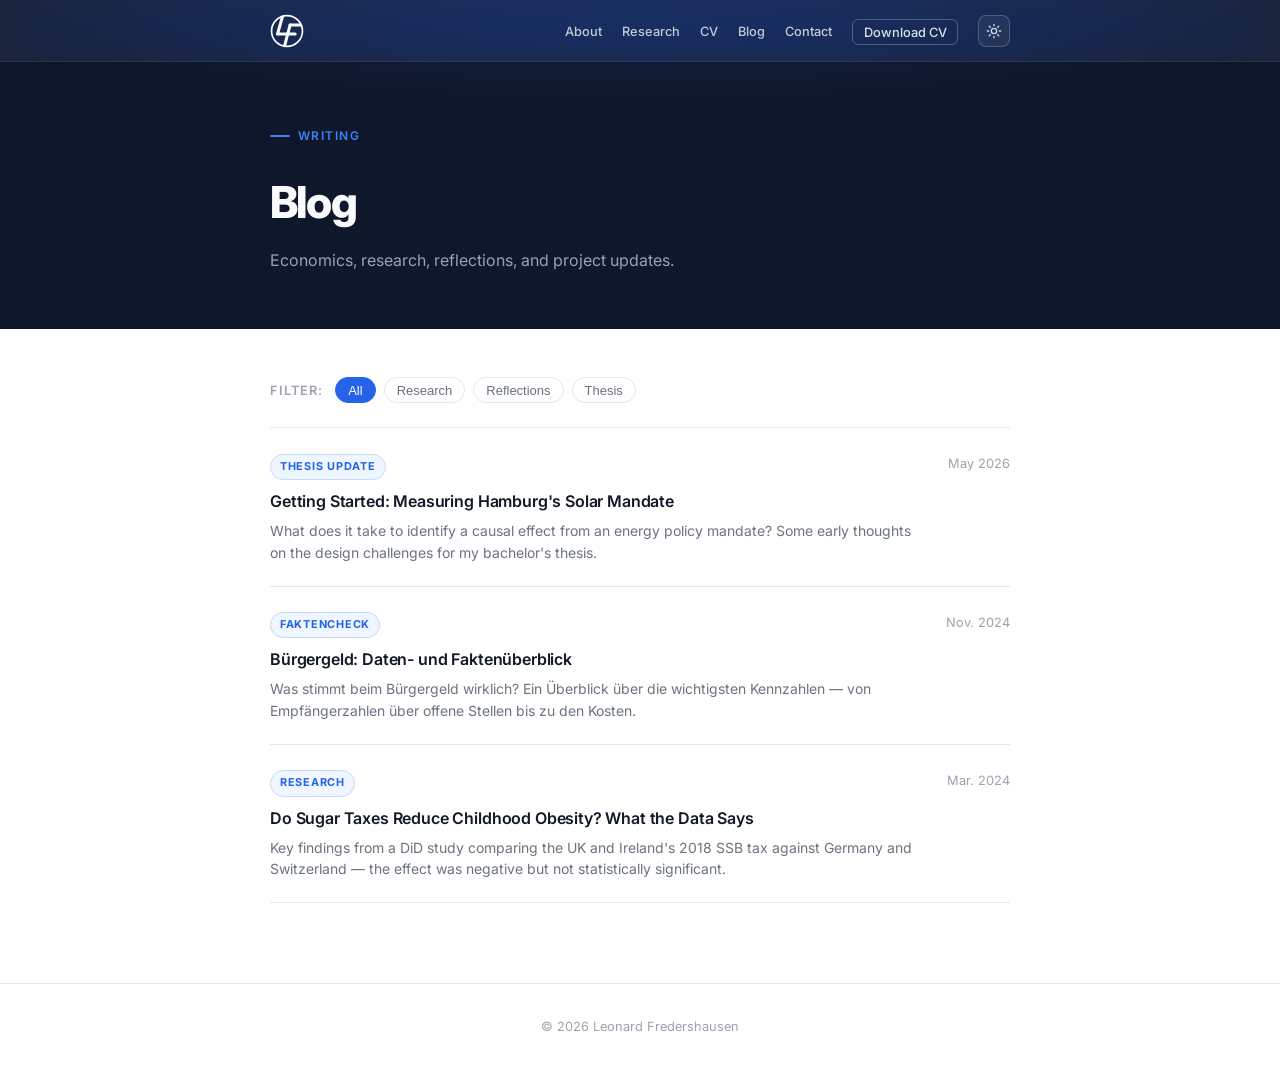
==== blog/index.html @ a5715247 "Sort blog posts newest first" ====
<!DOCTYPE html>
<html lang="en">
<head>
  <meta charset="UTF-8" />
  <meta name="viewport" content="width=device-width, initial-scale=1.0" />
  <title>Blog — Leonard Fredershausen</title>
  <meta name="description" content="Writing on economics, research, and ideas by Leonard Fredershausen." />
  <meta property="og:type" content="website" />
  <meta property="og:title" content="Blog — Leonard Fredershausen" />
  <meta property="og:description" content="Writing on economics, research, and ideas by Leonard Fredershausen." />
  <meta property="og:url" content="https://leonardfredershausen.github.io/blog/" />
  <meta name="twitter:card" content="summary" />
  <meta name="twitter:title" content="Blog — Leonard Fredershausen" />
  <meta name="twitter:description" content="Writing on economics, research, and ideas by Leonard Fredershausen." />
  <link rel="icon" type="image/svg+xml" href="../favicon.svg" />
  <link rel="preconnect" href="https://fonts.googleapis.com" />
  <link rel="preconnect" href="https://fonts.gstatic.com" crossorigin />
  <link href="https://fonts.googleapis.com/css2?family=Inter:ital,opsz,wght@0,14..32,400;0,14..32,500;0,14..32,600;0,14..32,700;0,14..32,800&display=swap" rel="stylesheet" />
  <link rel="stylesheet" href="../style.css" />
</head>
<body>

<nav>
  <div class="nav-inner">
    <a class="logo" href="../index.html"><svg width="34" height="34" viewBox="0 0 200 200" xmlns="http://www.w3.org/2000/svg" aria-hidden="true"><defs><clipPath id="nc"><circle cx="100" cy="100" r="95"/></clipPath></defs><circle cx="100" cy="100" r="91" fill="none" stroke="currentColor" stroke-width="10"/><g clip-path="url(#nc)" fill="none" stroke="currentColor" stroke-width="18" stroke-linecap="round" stroke-linejoin="round"><polyline points="74,13 44,118 104,118"/><line x1="118" y1="65" x2="85" y2="190"/><line x1="118" y1="65" x2="184" y2="65"/><line x1="104" y1="118" x2="148" y2="118"/></g></svg></a>
    <ul>
      <li><a href="../index.html#about">About</a></li>
      <li><a href="../index.html#research">Research</a></li>
      
      <li><a href="../index.html#cv">CV</a></li>
      <li><a href="../blog/index.html">Blog</a></li>
      <li><a href="../index.html#contact">Contact</a></li>
      <li><a class="nav-cv-btn" href="../Leonard_Fredershausen_CV.pdf" download>Download CV</a></li>
      <li><button class="theme-toggle" id="themeToggle" aria-label="Toggle dark mode">
        <svg class="icon-sun" xmlns="http://www.w3.org/2000/svg" width="16" height="16" viewBox="0 0 24 24" fill="none" stroke="currentColor" stroke-width="2" stroke-linecap="round" stroke-linejoin="round"><circle cx="12" cy="12" r="4"/><path d="M12 2v2M12 20v2M4.93 4.93l1.41 1.41M17.66 17.66l1.41 1.41M2 12h2M20 12h2M4.93 19.07l1.41-1.41M17.66 6.34l1.41-1.41"/></svg>
        <svg class="icon-moon" xmlns="http://www.w3.org/2000/svg" width="16" height="16" viewBox="0 0 24 24" fill="none" stroke="currentColor" stroke-width="2" stroke-linecap="round" stroke-linejoin="round"><path d="M21 12.79A9 9 0 1 1 11.21 3 7 7 0 0 0 21 12.79z"/></svg>
      </button></li>
    </ul>
  </div>
</nav>

<!-- Blog header — reuses hero styles but lighter -->
<div class="blog-header">
  <div class="section-inner">
    <p class="hero-eyebrow">Writing</p>
    <h1 class="blog-header-title">Blog</h1>
    <p class="blog-header-sub">Economics, research, reflections, and project updates.</p>
  </div>
</div>

<section class="light" style="padding-top:3rem;">
  <div class="section-inner">

    <div class="blog-tag-filter">
      <span class="filter-label">Filter:</span>
      <button class="filter-btn active" data-tag="all">All</button>
      <button class="filter-btn" data-tag="research">Research</button>
      <button class="filter-btn" data-tag="reflections">Reflections</button>
      <button class="filter-btn" data-tag="thesis">Thesis</button>
    </div>

    <div class="blog-list" id="post-list">

      <a class="blog-item" href="posts/hamburg-solar-mandate.html" data-tags="research thesis">
        <div class="blog-item-main">
          <div class="blog-tag-chip">Thesis Update</div>
          <div class="blog-title">Getting Started: Measuring Hamburg's Solar Mandate</div>
          <div class="blog-excerpt">What does it take to identify a causal effect from an energy policy mandate? Some early thoughts on the design challenges for my bachelor's thesis.</div>
        </div>
        <div class="blog-meta">
          <span class="blog-date">May 2026</span>
          <span class="blog-arrow">→</span>
        </div>
      </a>

      <a class="blog-item" href="posts/buergergeld-faktencheck.html" data-tags="research reflections">
        <div class="blog-item-main">
          <div class="blog-tag-chip">Faktencheck</div>
          <div class="blog-title">Bürgergeld: Daten- und Faktenüberblick</div>
          <div class="blog-excerpt">Was stimmt beim Bürgergeld wirklich? Ein Überblick über die wichtigsten Kennzahlen — von Empfängerzahlen über offene Stellen bis zu den Kosten.</div>
        </div>
        <div class="blog-meta">
          <span class="blog-date">Nov. 2024</span>
          <span class="blog-arrow">→</span>
        </div>
      </a>

      <a class="blog-item" href="posts/ssb-tax-obesity-findings.html" data-tags="research">
        <div class="blog-item-main">
          <div class="blog-tag-chip">Research</div>
          <div class="blog-title">Do Sugar Taxes Reduce Childhood Obesity? What the Data Says</div>
          <div class="blog-excerpt">Key findings from a DiD study comparing the UK and Ireland's 2018 SSB tax against Germany and Switzerland — the effect was negative but not statistically significant.</div>
        </div>
        <div class="blog-meta">
          <span class="blog-date">Mar. 2024</span>
          <span class="blog-arrow">→</span>
        </div>
      </a>

    </div>
  </div>
</section>

<button class="scroll-top" id="scrollTop" aria-label="Scroll to top">
  <svg xmlns="http://www.w3.org/2000/svg" width="18" height="18" viewBox="0 0 24 24" fill="none" stroke="currentColor" stroke-width="2.5" stroke-linecap="round" stroke-linejoin="round"><path d="M18 15l-6-6-6 6"/></svg>
</button>

<footer>
  <p>© 2026 Leonard Fredershausen</p>
</footer>

<script>
  const nav = document.querySelector('nav');
  function updateNav() {
    nav.classList.toggle('scrolled', window.scrollY > 10);
  }
  window.addEventListener('scroll', updateNav, { passive: true });
  updateNav();

  const themeToggle = document.getElementById('themeToggle');
  function applyTheme(dark) {
    document.documentElement.setAttribute('data-theme', dark ? 'dark' : '');
  }
  applyTheme(localStorage.getItem('theme') === 'dark');
  themeToggle.addEventListener('click', () => {
    const next = document.documentElement.getAttribute('data-theme') !== 'dark';
    applyTheme(next);
    localStorage.setItem('theme', next ? 'dark' : 'light');
  });

  // Scroll to top button
  const scrollTopBtn = document.getElementById('scrollTop');
  window.addEventListener('scroll', () => {
    scrollTopBtn.classList.toggle('visible', window.scrollY > 400);
  }, { passive: true });
  scrollTopBtn.addEventListener('click', () => window.scrollTo({ top: 0, behavior: 'smooth' }));

  // Tag filtering
  const btns = document.querySelectorAll('.filter-btn');
  const posts = document.querySelectorAll('.blog-item');
  btns.forEach(btn => {
    btn.addEventListener('click', () => {
      btns.forEach(b => b.classList.remove('active'));
      btn.classList.add('active');
      const tag = btn.dataset.tag;
      posts.forEach(post => {
        const tags = post.dataset.tags || '';
        post.style.display = (tag === 'all' || tags.includes(tag)) ? 'flex' : 'none';
      });
    });
  });
</script>
</body>
</html>
---- style.css ----
*, *::before, *::after { box-sizing: border-box; margin: 0; padding: 0; }

:root {
  --text: #111827;
  --muted: #6b7280;
  --muted-light: #9ca3af;
  --accent: #2563eb;
  --accent-light: #3b82f6;
  --accent-bg: #eff6ff;
  --accent-border: #bfdbfe;
  --border: #e5e7eb;
  --bg: #ffffff;
  --bg-subtle: #f9fafb;
  --hero-bg: #0f172a;
  --hero-text: #f8fafc;
  --hero-muted: #94a3b8;
  --max-w: 740px;
  --nav-h: 62px;
  --shadow-sm: 0 1px 3px rgba(0,0,0,.06), 0 1px 2px rgba(0,0,0,.04);
  --shadow-md: 0 4px 12px rgba(0,0,0,.08), 0 2px 4px rgba(0,0,0,.04);
  --shadow-lg: 0 10px 30px rgba(0,0,0,.10), 0 4px 8px rgba(0,0,0,.06);
  --radius: 12px;
}

/* ── DARK MODE ── */
[data-theme="dark"] {
  --bg: #0f172a;
  --bg-subtle: #1e293b;
  --text: #f1f5f9;
  --muted: #94a3b8;
  --muted-light: #64748b;
  --border: #334155;
  --accent-bg: rgba(37,99,235,0.15);
  --accent-border: #1e40af;
  --shadow-sm: 0 1px 3px rgba(0,0,0,.25), 0 1px 2px rgba(0,0,0,.18);
  --shadow-md: 0 4px 12px rgba(0,0,0,.3), 0 2px 4px rgba(0,0,0,.18);
  --shadow-lg: 0 10px 30px rgba(0,0,0,.35), 0 4px 8px rgba(0,0,0,.22);
}

[data-theme="dark"] nav {
  background: rgba(15, 23, 42, 0.5);
  border-bottom-color: rgba(255,255,255,0.06);
}

[data-theme="dark"] nav.scrolled {
  background: rgba(15, 23, 42, 0.88);
  border-bottom-color: rgba(255,255,255,0.08);
}

[data-theme="dark"] .research-card {
  background: var(--bg-subtle);
}

[data-theme="dark"] .skill-chip {
  background: var(--bg-subtle);
}

[data-theme="dark"] .cv-item:hover {
  background: rgba(255,255,255,0.04);
}

[data-theme="dark"] .post-body {
  color: #cbd5e1;
}

html {
  scroll-behavior: smooth;
  font-size: 16px;
  scroll-padding-top: var(--nav-h);
}

body {
  font-family: 'Inter', -apple-system, BlinkMacSystemFont, 'Segoe UI', sans-serif;
  color: var(--text);
  background: var(--bg);
  line-height: 1.65;
  -webkit-font-smoothing: antialiased;
}

/* ── NAV ── */
nav {
  position: fixed;
  top: 0;
  left: 0;
  right: 0;
  z-index: 100;
  height: var(--nav-h);
  background: rgba(255, 255, 255, 0.06);
  backdrop-filter: saturate(180%) blur(24px);
  -webkit-backdrop-filter: saturate(180%) blur(24px);
  border-bottom: 1px solid rgba(255, 255, 255, 0.07);
  display: flex;
  align-items: center;
  padding: 0 3rem;
  transition: background 0.3s, border-color 0.3s;
}

nav.scrolled {
  background: rgba(255, 255, 255, 0.72);
  border-bottom-color: rgba(0, 0, 0, 0.08);
}

nav .nav-inner {
  max-width: var(--max-w);
  margin: 0 auto;
  width: 100%;
  display: flex;
  align-items: center;
  justify-content: space-between;
  gap: 2rem;
}

nav .logo {
  display: flex;
  align-items: center;
  color: #f8fafc;
  text-decoration: none;
  transition: color 0.3s;
  flex-shrink: 0;
  line-height: 1;
}

nav ul { list-style: none; display: flex; gap: 1.25rem; align-items: center; flex-wrap: nowrap; }

nav a {
  font-size: 0.8rem;
  color: rgba(255, 255, 255, 0.75);
  text-decoration: none;
  font-weight: 500;
  transition: color 0.3s;
}

nav a:hover { color: #fff; }
nav a.active { color: #fff; }

nav.scrolled .logo { color: var(--text); }
nav.scrolled a { color: var(--muted); }
nav.scrolled a:hover { color: var(--text); }
nav.scrolled a.active { color: var(--text); }

/* ── THEME TOGGLE ── */
.theme-toggle {
  display: inline-flex;
  align-items: center;
  justify-content: center;
  width: 32px;
  height: 32px;
  border-radius: 8px;
  border: 1px solid rgba(255,255,255,0.2);
  background: rgba(255,255,255,0.06);
  color: rgba(255,255,255,0.8);
  cursor: pointer;
  transition: background 0.15s, border-color 0.15s, color 0.15s;
  padding: 0;
}

.theme-toggle:hover {
  background: rgba(255,255,255,0.14);
  border-color: rgba(255,255,255,0.35);
  color: #fff;
}

nav.scrolled .theme-toggle {
  border-color: var(--border);
  background: transparent;
  color: var(--muted);
}

nav.scrolled .theme-toggle:hover {
  background: var(--bg-subtle);
  border-color: #9ca3af;
  color: var(--text);
}

/* Show/hide sun and moon icons based on theme */
.icon-moon { display: none; }
[data-theme="dark"] .icon-sun { display: none; }
[data-theme="dark"] .icon-moon { display: block; }

/* ── HERO ── */
#about {
  background: var(--hero-bg);
  background-image:
    radial-gradient(ellipse 80% 60% at 50% -10%, rgba(37,99,235,0.22) 0%, transparent 70%),
    radial-gradient(ellipse 50% 40% at 80% 80%, rgba(99,102,241,0.12) 0%, transparent 60%);
  padding: calc(var(--nav-h) + 4rem) 2rem 5.5rem;
  position: relative;
  overflow: hidden;
}

#about::after {
  content: '';
  position: absolute;
  inset: 0;
  background: url("data:image/svg+xml,%3Csvg width='60' height='60' viewBox='0 0 60 60' xmlns='http://www.w3.org/2000/svg'%3E%3Cg fill='none' fill-rule='evenodd'%3E%3Cg fill='%23ffffff' fill-opacity='0.015'%3E%3Cpath d='M36 34v-4h-2v4h-4v2h4v4h2v-4h4v-2h-4zm0-30V0h-2v4h-4v2h4v4h2V6h4V4h-4zM6 34v-4H4v4H0v2h4v4h2v-4h4v-2H6zM6 4V0H4v4H0v2h4v4h2V6h4V4H6z'/%3E%3C/g%3E%3C/g%3E%3C/svg%3E");
  pointer-events: none;
}

.section-inner {
  max-width: var(--max-w);
  margin: 0 auto;
  position: relative;
}

.hero-eyebrow {
  display: inline-flex;
  align-items: center;
  gap: 0.5rem;
  font-size: 0.75rem;
  font-weight: 600;
  letter-spacing: 0.12em;
  text-transform: uppercase;
  color: var(--accent-light);
  margin-bottom: 1.25rem;
}

.hero-eyebrow::before {
  content: '';
  display: block;
  width: 20px;
  height: 2px;
  background: var(--accent-light);
  border-radius: 2px;
}

.hero-name {
  font-size: clamp(2.25rem, 6vw, 3.25rem);
  font-weight: 800;
  letter-spacing: -0.04em;
  line-height: 1.1;
  color: var(--hero-text);
  margin-bottom: 1.25rem;
}

.hero-name span {
  background: linear-gradient(135deg, #60a5fa 0%, #a78bfa 100%);
  -webkit-background-clip: text;
  -webkit-text-fill-color: transparent;
  background-clip: text;
}

.hero-bio {
  font-size: 1.0625rem;
  color: var(--hero-muted);
  max-width: 520px;
  margin-bottom: 2.25rem;
  line-height: 1.7;
}

.hero-links {
  display: flex;
  gap: 0.75rem;
  flex-wrap: wrap;
}

.btn {
  display: inline-flex;
  align-items: center;
  gap: 0.4rem;
  padding: 0.6rem 1.25rem;
  border-radius: 8px;
  font-size: 0.875rem;
  font-weight: 600;
  text-decoration: none;
  transition: all 0.15s;
}

.btn-primary {
  background: var(--accent);
  color: #fff;
  border: 1px solid var(--accent);
}

.btn-primary:hover {
  background: #1d4ed8;
  border-color: #1d4ed8;
  transform: translateY(-1px);
  box-shadow: 0 4px 16px rgba(37,99,235,0.4);
}

.btn-secondary {
  background: rgba(255,255,255,0.06);
  color: #cbd5e1;
  border: 1px solid rgba(255,255,255,0.12);
}

.btn-secondary:hover {
  background: rgba(255,255,255,0.10);
  border-color: rgba(255,255,255,0.2);
  color: #f8fafc;
}

/* ── LIGHT SECTIONS ── */
section.light {
  padding: 5rem 3rem;
  background: var(--bg);
}

section.subtle {
  padding: 5rem 3rem;
  background: var(--bg-subtle);
}

/* ── SECTION HEADING ── */
.section-label {
  font-size: 0.7rem;
  font-weight: 700;
  letter-spacing: 0.14em;
  text-transform: uppercase;
  color: var(--accent);
  margin-bottom: 0.4rem;
}

h2.section-title {
  font-size: 1.75rem;
  font-weight: 800;
  letter-spacing: -0.025em;
  margin-bottom: 0.6rem;
  color: var(--text);
}

.section-subtitle {
  font-size: 0.9375rem;
  color: var(--muted);
  margin-bottom: 2.25rem;
  max-width: 480px;
  line-height: 1.6;
}

/* ── RESEARCH CARDS ── */
.research-card {
  border: 1px solid var(--border);
  border-radius: var(--radius);
  padding: 1.75rem;
  margin-bottom: 1.25rem;
  background: var(--bg);
  box-shadow: var(--shadow-sm);
  transition: box-shadow 0.2s, transform 0.2s;
  position: relative;
  overflow: hidden;
}

.research-card::before {
  content: '';
  position: absolute;
  top: 0; left: 0; right: 0;
  height: 3px;
  background: linear-gradient(90deg, var(--accent), #818cf8);
  opacity: 0;
  transition: opacity 0.2s;
}

.research-card:hover {
  box-shadow: var(--shadow-lg);
  transform: translateY(-2px);
}

.research-card:hover::before { opacity: 1; }

.research-card h3 {
  font-size: 1.0625rem;
  font-weight: 700;
  margin-bottom: 0.3rem;
  letter-spacing: -0.015em;
  color: var(--text);
}

.research-meta {
  font-size: 0.8rem;
  color: var(--accent);
  font-weight: 600;
  margin-bottom: 0.9rem;
}

.research-card p {
  font-size: 0.9375rem;
  color: var(--muted);
  line-height: 1.65;
}

.research-card p + p { margin-top: 0.65rem; }

.tag-row {
  display: flex;
  flex-wrap: wrap;
  gap: 0.4rem;
  margin-top: 1.25rem;
}

.tag {
  font-size: 0.7rem;
  font-weight: 600;
  padding: 0.25rem 0.65rem;
  border-radius: 999px;
  background: var(--accent-bg);
  color: var(--accent);
  border: 1px solid var(--accent-border);
}

/* ── PUB CARDS ── */
.pub-card {
  border: 1px solid var(--border);
  border-radius: var(--radius);
  padding: 1.75rem;
  margin-bottom: 1.25rem;
  background: var(--bg);
  box-shadow: var(--shadow-sm);
  transition: box-shadow 0.2s, transform 0.2s;
  position: relative;
  overflow: hidden;
}
.pub-card::before {
  content: '';
  position: absolute;
  top: 0; left: 0; right: 0;
  height: 3px;
  background: linear-gradient(90deg, var(--accent), #818cf8);
  opacity: 0;
  transition: opacity 0.2s;
}
.pub-card:hover { box-shadow: var(--shadow-lg); transform: translateY(-2px); }
.pub-card:hover::before { opacity: 1; }
.pub-card-header { display: flex; align-items: flex-start; justify-content: space-between; gap: 1rem; margin-bottom: 0.4rem; flex-wrap: nowrap; }
.pub-card-header h3 { flex: 1; min-width: 0; }
.pub-status { flex-shrink: 0; align-self: flex-start; }

.pub-card-link {
  display: block;
  text-decoration: none;
  color: inherit;
}

.pub-card-link h3 { transition: color 0.15s; }
.pub-card-link:hover h3 { color: var(--accent); }

.pub-read-more {
  margin-top: 1rem;
  font-size: 0.8125rem;
  font-weight: 600;
  color: var(--accent);
  transition: gap 0.15s;
}
.pub-card h3 { font-size: 1.0625rem; font-weight: 700; letter-spacing: -0.015em; color: var(--text); }
.pub-status { font-size: 0.7rem; font-weight: 700; letter-spacing: 0.08em; text-transform: uppercase; padding: 0.2rem 0.6rem; border-radius: 999px; white-space: nowrap; flex-shrink: 0; }
.status-progress { background: #fef3c7; color: #92400e; border: 1px solid #fde68a; }
.status-done { background: #d1fae5; color: #065f46; border: 1px solid #a7f3d0; }
[data-theme="dark"] .status-progress { background: rgba(251,191,36,0.15); color: #fcd34d; border-color: rgba(251,191,36,0.3); }
[data-theme="dark"] .status-done { background: rgba(16,185,129,0.15); color: #6ee7b7; border-color: rgba(16,185,129,0.3); }
.pub-meta { font-size: 0.8rem; color: var(--accent); font-weight: 600; margin-bottom: 0.75rem; }
.pub-card p { font-size: 0.9375rem; color: var(--muted); line-height: 1.65; }

/* ── CV ── */
.cv-group { margin-bottom: 2.5rem; }

.cv-group-title {
  font-size: 0.7rem;
  font-weight: 700;
  letter-spacing: 0.12em;
  text-transform: uppercase;
  color: var(--muted-light);
  margin-bottom: 1rem;
  padding-bottom: 0.6rem;
  border-bottom: 2px solid var(--border);
}

.cv-item {
  display: grid;
  grid-template-columns: 9rem 1fr;
  gap: 0 1.5rem;
  margin-bottom: 0.25rem;
  padding: 0.85rem 1rem;
  border-radius: 8px;
  transition: background 0.15s;
}

.cv-item:hover { background: var(--bg-subtle); }

.cv-date {
  font-size: 0.8rem;
  color: var(--muted-light);
  padding-top: 0.15rem;
  white-space: nowrap;
  font-weight: 500;
}

.cv-item h4 {
  font-size: 0.9375rem;
  font-weight: 600;
  margin-bottom: 0.2rem;
  color: var(--text);
}

.cv-item p { font-size: 0.875rem; color: var(--muted); }

.cv-bullets {
  list-style: none;
  margin-top: 0.4rem;
  display: flex;
  flex-direction: column;
  gap: 0.2rem;
}

.cv-bullets li {
  font-size: 0.875rem;
  color: var(--muted);
  padding-left: 1rem;
  position: relative;
}

.cv-bullets li::before {
  content: '–';
  position: absolute;
  left: 0;
  color: var(--muted-light);
}

.nav-cv-btn {
  padding: 0.3rem 0.65rem;
  border-radius: 6px;
  white-space: nowrap;
  border: 1px solid rgba(255,255,255,0.25) !important;
  color: rgba(255,255,255,0.85) !important;
  transition: background 0.15s, border-color 0.15s !important;
}

.nav-cv-btn:hover {
  background: rgba(255,255,255,0.12);
  border-color: rgba(255,255,255,0.4) !important;
  color: #fff !important;
}

nav.scrolled .nav-cv-btn {
  border-color: var(--border) !important;
  color: var(--text) !important;
}

nav.scrolled .nav-cv-btn:hover {
  background: var(--bg-subtle);
  border-color: #9ca3af !important;
}

.skills-grid {
  display: flex;
  flex-wrap: wrap;
  gap: 0.5rem;
  padding: 0.5rem 0;
}

.skill-chip {
  font-size: 0.8125rem;
  padding: 0.3rem 0.75rem;
  border-radius: 8px;
  background: var(--bg);
  border: 1px solid var(--border);
  color: var(--text);
  font-weight: 500;
  box-shadow: var(--shadow-sm);
  transition: border-color 0.15s, box-shadow 0.15s;
}

.skill-chip:hover {
  border-color: var(--accent-border);
  box-shadow: 0 0 0 3px rgba(37,99,235,0.08);
}

/* ── BLOG HEADER ── */
.blog-header {
  background: var(--hero-bg);
  background-image: radial-gradient(ellipse 80% 60% at 50% -10%, rgba(37,99,235,0.22) 0%, transparent 70%);
  padding: calc(var(--nav-h) + 3.5rem) 2rem 3.5rem;
}

.blog-header-title {
  font-size: clamp(2rem, 5vw, 2.75rem);
  font-weight: 800;
  letter-spacing: -0.04em;
  color: var(--hero-text);
  margin-bottom: 0.5rem;
}

.blog-header-sub {
  font-size: 1rem;
  color: var(--hero-muted);
}

/* ── TAG FILTER ── */
.blog-tag-filter {
  display: flex;
  align-items: center;
  gap: 0.5rem;
  flex-wrap: wrap;
  margin-bottom: 1.5rem;
}

.filter-label {
  font-size: 0.8rem;
  font-weight: 600;
  color: var(--muted-light);
  text-transform: uppercase;
  letter-spacing: 0.08em;
  margin-right: 0.25rem;
}

.filter-btn {
  font-size: 0.8125rem;
  font-weight: 500;
  padding: 0.3rem 0.75rem;
  border-radius: 999px;
  border: 1px solid var(--border);
  background: var(--bg);
  color: var(--muted);
  cursor: pointer;
  transition: all 0.15s;
}

.filter-btn:hover { border-color: var(--accent-border); color: var(--accent); }
.filter-btn.active { background: var(--accent); border-color: var(--accent); color: #fff; }

/* ── BLOG LISTING ── */
.blog-list { display: flex; flex-direction: column; gap: 0; }

.blog-item {
  display: flex;
  align-items: flex-start;
  justify-content: space-between;
  gap: 2rem;
  padding: 1.4rem 0;
  border-bottom: 1px solid var(--border);
  text-decoration: none;
  color: inherit;
  transition: background 0.15s;
}

.blog-item:first-child { border-top: 1px solid var(--border); }
.blog-item:hover .blog-title { color: var(--accent); }
.blog-item:hover .blog-arrow { opacity: 1; transform: translateX(3px); }

.blog-item-main { flex: 1; min-width: 0; }

.blog-tag-chip {
  display: inline-block;
  font-size: 0.68rem;
  font-weight: 700;
  letter-spacing: 0.07em;
  text-transform: uppercase;
  color: var(--accent);
  background: var(--accent-bg);
  border: 1px solid var(--accent-border);
  padding: 0.2rem 0.55rem;
  border-radius: 999px;
  margin-bottom: 0.5rem;
}

.blog-title {
  font-size: 1rem;
  font-weight: 600;
  color: var(--text);
  transition: color 0.15s;
  margin-bottom: 0.35rem;
  letter-spacing: -0.01em;
}

.blog-excerpt {
  font-size: 0.875rem;
  color: var(--muted);
  line-height: 1.55;
}

.blog-meta {
  display: flex;
  flex-direction: column;
  align-items: flex-end;
  gap: 0.5rem;
  flex-shrink: 0;
  padding-top: 0.15rem;
}

.blog-date {
  font-size: 0.8rem;
  color: var(--muted-light);
  white-space: nowrap;
}

.blog-arrow {
  font-size: 0.875rem;
  color: var(--accent);
  opacity: 0;
  transition: opacity 0.15s, transform 0.15s;
}

.blog-empty {
  color: var(--muted);
  font-size: 0.9375rem;
  padding: 2.5rem 0;
  text-align: center;
  border: 2px dashed var(--border);
  border-radius: var(--radius);
  background: var(--bg-subtle);
}

/* ── CONTACT ── */
#contact { padding: 5rem 2rem; background: var(--bg); }

.contact-card {
  background: var(--hero-bg);
  background-image: radial-gradient(ellipse 80% 60% at 50% 100%, rgba(37,99,235,0.18) 0%, transparent 70%);
  border-radius: 16px;
  padding: 3.5rem 2.5rem;
  text-align: center;
  border: 1px solid rgba(255,255,255,0.06);
}

.contact-card h2 {
  font-size: 1.625rem;
  font-weight: 800;
  letter-spacing: -0.025em;
  color: #f8fafc;
  margin-bottom: 0.75rem;
}

.contact-intro {
  font-size: 0.9375rem;
  color: #94a3b8;
  margin-bottom: 2rem;
  max-width: 400px;
  margin-left: auto;
  margin-right: auto;
  line-height: 1.6;
}

.contact-links {
  display: flex;
  align-items: center;
  gap: 1rem;
  flex-wrap: wrap;
  justify-content: center;
}

.contact-social {
  display: inline-flex;
  align-items: center;
  gap: 0.4rem;
  font-size: 1rem;
  font-weight: 600;
  color: #fff;
  text-decoration: none;
  background: rgba(255,255,255,0.12);
  border: 1px solid rgba(255,255,255,0.2);
  padding: 0.7rem 1.5rem;
  border-radius: 8px;
  transition: background 0.15s, transform 0.15s;
}

.contact-social:hover {
  background: rgba(255,255,255,0.2);
  transform: translateY(-1px);
}

.contact-email {
  display: inline-flex;
  align-items: center;
  gap: 0.5rem;
  font-size: 1rem;
  font-weight: 600;
  color: #fff;
  text-decoration: none;
  background: var(--accent);
  padding: 0.7rem 1.5rem;
  border-radius: 8px;
  transition: background 0.15s, transform 0.15s, box-shadow 0.15s;
}

.contact-email:hover {
  background: #1d4ed8;
  transform: translateY(-1px);
  box-shadow: 0 6px 20px rgba(37,99,235,0.4);
}

/* ── FOOTER ── */
footer {
  padding: 2rem;
  border-top: 1px solid var(--border);
  text-align: center;
  font-size: 0.8rem;
  color: var(--muted-light);
}

/* ── SCROLL ANIMATIONS ── */
.fade-up {
  opacity: 0;
  transform: translateY(24px);
  transition: opacity 0.55s ease, transform 0.55s ease;
}

.fade-up.visible {
  opacity: 1;
  transform: translateY(0);
}

.fade-up:nth-child(2) { transition-delay: 0.08s; }
.fade-up:nth-child(3) { transition-delay: 0.16s; }
.fade-up:nth-child(4) { transition-delay: 0.24s; }
.fade-up:nth-child(5) { transition-delay: 0.32s; }

/* ── SCROLL TO TOP ── */
.scroll-top {
  position: fixed;
  bottom: 2rem;
  right: 2rem;
  width: 42px;
  height: 42px;
  border-radius: 10px;
  background: var(--accent);
  color: #fff;
  border: none;
  cursor: pointer;
  display: flex;
  align-items: center;
  justify-content: center;
  box-shadow: 0 4px 12px rgba(37,99,235,0.35);
  opacity: 0;
  transform: translateY(12px);
  transition: opacity 0.25s, transform 0.25s, background 0.15s;
  pointer-events: none;
  z-index: 90;
}
.scroll-top.visible { opacity: 1; transform: translateY(0); pointer-events: auto; }
.scroll-top:hover { background: #1d4ed8; }

/* ── RESPONSIVE ── */
@media (max-width: 580px) {
  nav { padding: 0 1rem; }
  nav ul { gap: 1rem; }
  #about { padding: 4rem 1.25rem 4rem; }
  section.light, section.subtle { padding: 4rem 1.25rem; }
  #contact { padding: 4rem 1.25rem; }
  .cv-item { grid-template-columns: 1fr; padding: 0.75rem 0; }
  .cv-date { margin-bottom: 0.15rem; }
  .contact-card { padding: 2rem 1.5rem; }
}
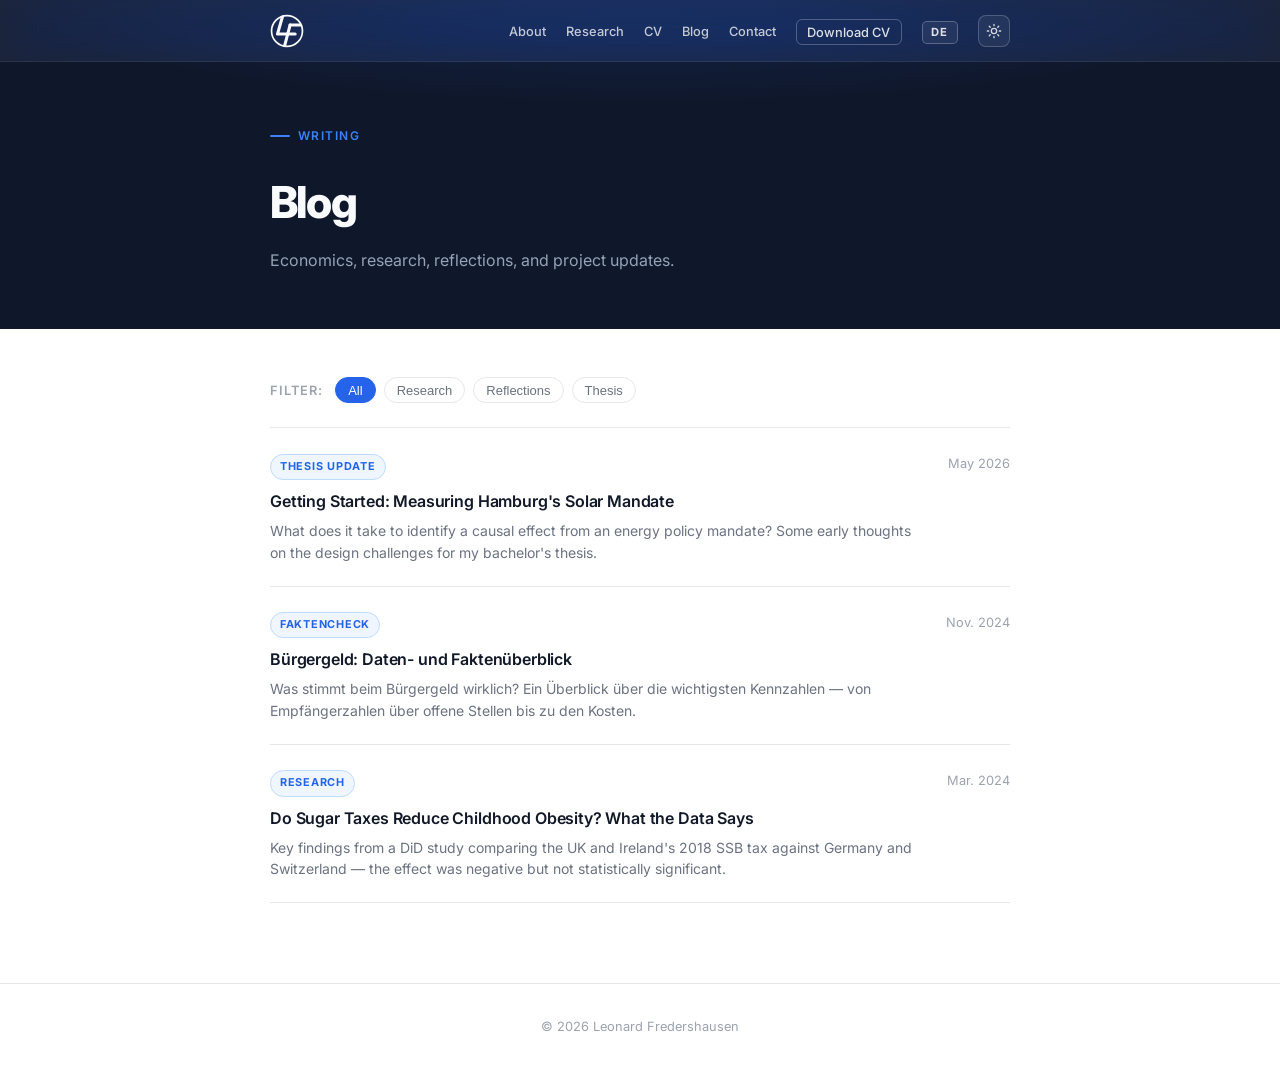
==== commit 56f46e0e: "Add lang toggle to blog pages, embed solar map in thesis post" ====
--- a/blog/index.html
+++ b/blog/index.html
@@ -31,11 +31,16 @@
       <li><a href="../blog/index.html">Blog</a></li>
       <li><a href="../index.html#contact">Contact</a></li>
       <li><a class="nav-cv-btn" href="../Leonard_Fredershausen_CV.pdf" download>Download CV</a></li>
+      <li><button class="lang-toggle" id="langToggle" aria-label="Switch language">EN</button></li>
       <li><button class="theme-toggle" id="themeToggle" aria-label="Toggle dark mode">
         <svg class="icon-sun" xmlns="http://www.w3.org/2000/svg" width="16" height="16" viewBox="0 0 24 24" fill="none" stroke="currentColor" stroke-width="2" stroke-linecap="round" stroke-linejoin="round"><circle cx="12" cy="12" r="4"/><path d="M12 2v2M12 20v2M4.93 4.93l1.41 1.41M17.66 17.66l1.41 1.41M2 12h2M20 12h2M4.93 19.07l1.41-1.41M17.66 6.34l1.41-1.41"/></svg>
         <svg class="icon-moon" xmlns="http://www.w3.org/2000/svg" width="16" height="16" viewBox="0 0 24 24" fill="none" stroke="currentColor" stroke-width="2" stroke-linecap="round" stroke-linejoin="round"><path d="M21 12.79A9 9 0 1 1 11.21 3 7 7 0 0 0 21 12.79z"/></svg>
       </button></li>
     </ul>
+    <button class="nav-toggle" id="navToggle" aria-label="Toggle menu">
+      <svg class="icon-ham" width="20" height="20" viewBox="0 0 20 20" fill="none" xmlns="http://www.w3.org/2000/svg"><line x1="2" y1="5" x2="18" y2="5" stroke="currentColor" stroke-width="2" stroke-linecap="round"/><line x1="2" y1="10" x2="18" y2="10" stroke="currentColor" stroke-width="2" stroke-linecap="round"/><line x1="2" y1="15" x2="18" y2="15" stroke="currentColor" stroke-width="2" stroke-linecap="round"/></svg>
+      <svg class="icon-x" width="20" height="20" viewBox="0 0 20 20" fill="none" xmlns="http://www.w3.org/2000/svg"><line x1="3" y1="3" x2="17" y2="17" stroke="currentColor" stroke-width="2" stroke-linecap="round"/><line x1="17" y1="3" x2="3" y2="17" stroke="currentColor" stroke-width="2" stroke-linecap="round"/></svg>
+    </button>
   </div>
 </nav>
 
@@ -149,6 +154,42 @@
       });
     });
   });
+
+  // Hamburger menu
+  const navToggle = document.getElementById('navToggle');
+  const navUl = document.querySelector('nav ul');
+  if (navToggle) {
+    navToggle.addEventListener('click', () => {
+      navToggle.classList.toggle('open');
+      navUl.classList.toggle('open');
+    });
+    document.addEventListener('click', (e) => {
+      if (!e.target.closest('nav')) {
+        navToggle.classList.remove('open');
+        navUl.classList.remove('open');
+      }
+    });
+    navUl.querySelectorAll('a').forEach(a => a.addEventListener('click', () => {
+      navToggle.classList.remove('open');
+      navUl.classList.remove('open');
+    }));
+  }
+
+  // Language toggle
+  const langToggle = document.getElementById('langToggle');
+  if (langToggle) {
+    let currentLang = localStorage.getItem('lang') || 'en';
+    function applyLangBlog(lang) {
+      currentLang = lang;
+      langToggle.textContent = lang === 'en' ? 'DE' : 'EN';
+      document.querySelectorAll('[data-en]').forEach(el => {
+        el.textContent = lang === 'en' ? el.dataset.en : el.dataset.de;
+      });
+      localStorage.setItem('lang', lang);
+    }
+    applyLangBlog(currentLang);
+    langToggle.addEventListener('click', () => applyLangBlog(currentLang === 'en' ? 'de' : 'en'));
+  }
 </script>
 </body>
 </html>
--- a/style.css
+++ b/style.css
@@ -63,6 +63,7 @@
   color: #cbd5e1;
 }
 
+
 html {
   scroll-behavior: smooth;
   font-size: 16px;
@@ -172,10 +173,47 @@
   color: var(--text);
 }
 
+.lang-toggle {
+  -webkit-appearance: none;
+  appearance: none;
+  font-family: inherit;
+  font-size: 0.7rem;
+  font-weight: 700;
+  letter-spacing: 0.08em;
+  line-height: 1;
+  padding: 0.3rem 0.55rem;
+  border-radius: 5px;
+  border: 1px solid rgba(255,255,255,0.25);
+  background: rgba(255,255,255,0.06);
+  color: rgba(255,255,255,0.85);
+  cursor: pointer;
+  transition: all 0.15s;
+  outline: none;
+  display: inline-flex;
+  align-items: center;
+}
+.lang-toggle:hover { background: rgba(255,255,255,0.14); color: #fff; }
+nav.scrolled .lang-toggle { border-color: var(--border); background: transparent; color: var(--muted); }
+nav.scrolled .lang-toggle:hover { background: var(--bg-subtle); color: var(--text); }
+
 /* Show/hide sun and moon icons based on theme */
 .icon-moon { display: none; }
 [data-theme="dark"] .icon-sun { display: none; }
 [data-theme="dark"] .icon-moon { display: block; }
+
+#hero-canvas {
+  position: absolute;
+  inset: 0;
+  width: 100%;
+  height: 100%;
+  pointer-events: none;
+  opacity: 0.5;
+  z-index: 0;
+}
+
+#about::after { z-index: 1; }
+
+#about .section-inner { z-index: 2; }
 
 /* ── HERO ── */
 #about {
@@ -233,10 +271,18 @@
 }
 
 .hero-name span {
-  background: linear-gradient(135deg, #60a5fa 0%, #a78bfa 100%);
+  background: linear-gradient(135deg, #60a5fa, #a78bfa, #60a5fa, #34d399);
+  background-size: 300% 300%;
   -webkit-background-clip: text;
   -webkit-text-fill-color: transparent;
   background-clip: text;
+  animation: gradientShift 6s ease infinite;
+}
+
+@keyframes gradientShift {
+  0% { background-position: 0% 50%; }
+  50% { background-position: 100% 50%; }
+  100% { background-position: 0% 50%; }
 }
 
 .hero-bio {
@@ -433,12 +479,28 @@
 .pub-card-link h3 { transition: color 0.15s; }
 .pub-card-link:hover h3 { color: var(--accent); }
 
+.pub-actions {
+  display: flex;
+  gap: 1rem;
+  flex-wrap: wrap;
+  margin-top: 1.75rem;
+  align-items: center;
+}
+
 .pub-read-more {
-  margin-top: 1rem;
   font-size: 0.8125rem;
   font-weight: 600;
   color: var(--accent);
-  transition: gap 0.15s;
+  text-decoration: none;
+  transition: opacity 0.15s;
+}
+
+.pub-read-more:hover { opacity: 0.75; }
+
+.pub-read-more-alt {
+  color: var(--muted);
+  border-left: 1px solid var(--border);
+  padding-left: 1rem;
 }
 .pub-card h3 { font-size: 1.0625rem; font-weight: 700; letter-spacing: -0.015em; color: var(--text); }
 .pub-status { font-size: 0.7rem; font-weight: 700; letter-spacing: 0.08em; text-transform: uppercase; padding: 0.2rem 0.6rem; border-radius: 999px; white-space: nowrap; flex-shrink: 0; }
@@ -827,14 +889,85 @@
 .scroll-top.visible { opacity: 1; transform: translateY(0); pointer-events: auto; }
 .scroll-top:hover { background: #1d4ed8; }
 
+/* ── HAMBURGER TOGGLE ── */
+.nav-toggle {
+  display: none;
+  align-items: center;
+  justify-content: center;
+  background: none;
+  border: none;
+  outline: none;
+  -webkit-appearance: none;
+  -webkit-tap-highlight-color: transparent;
+  cursor: pointer;
+  padding: 4px;
+  color: #f8fafc !important;
+  flex-shrink: 0;
+  transition: color 0.3s;
+}
+
+nav.scrolled .nav-toggle { color: var(--text) !important; }
+
+.nav-toggle .icon-x { display: none; }
+.nav-toggle.open .icon-ham { display: none; }
+.nav-toggle.open .icon-x { display: block; }
+
 /* ── RESPONSIVE ── */
-@media (max-width: 580px) {
-  nav { padding: 0 1rem; }
-  nav ul { gap: 1rem; }
-  #about { padding: 4rem 1.25rem 4rem; }
-  section.light, section.subtle { padding: 4rem 1.25rem; }
-  #contact { padding: 4rem 1.25rem; }
+@media (max-width: 640px) {
+  nav { padding: 0 1.5rem; }
+
+  .nav-toggle { display: flex; }
+
+  nav ul {
+    display: none !important;
+    position: fixed;
+    top: var(--nav-h);
+    left: 0;
+    right: 0;
+    flex-direction: column;
+    gap: 0;
+    background: rgba(255,255,255,0.97);
+    backdrop-filter: blur(20px);
+    -webkit-backdrop-filter: blur(20px);
+    border-bottom: 1px solid var(--border);
+    padding: 0.5rem 1.5rem 1rem;
+    z-index: 99;
+  }
+
+  nav ul.open { display: flex !important; }
+
+  nav ul li a,
+  nav ul li button.theme-toggle,
+  nav ul li a.nav-cv-btn {
+    display: block;
+    padding: 0.75rem 0;
+    border-bottom: 1px solid var(--border);
+    color: var(--text) !important;
+    font-size: 0.9375rem;
+    width: 100%;
+    text-align: left;
+    border-radius: 0;
+    background: none !important;
+  }
+
+  nav ul li:last-child a,
+  nav ul li:last-child button { border-bottom: none; }
+
+  [data-theme="dark"] nav ul {
+    background: rgba(15, 23, 42, 0.98);
+    border-bottom-color: rgba(255,255,255,0.08);
+  }
+
+  [data-theme="dark"] nav ul li a,
+  [data-theme="dark"] nav ul li button.theme-toggle {
+    border-bottom-color: rgba(255,255,255,0.08);
+  }
+
+  #about { padding: calc(var(--nav-h) + 3.5rem) 1.5rem 4rem; }
+  section.light, section.subtle { padding: 4rem 1.5rem; }
+  #contact { padding: 4rem 1.5rem; }
   .cv-item { grid-template-columns: 1fr; padding: 0.75rem 0; }
   .cv-date { margin-bottom: 0.15rem; }
   .contact-card { padding: 2rem 1.5rem; }
-}
+  .contact-links { flex-direction: column; }
+}
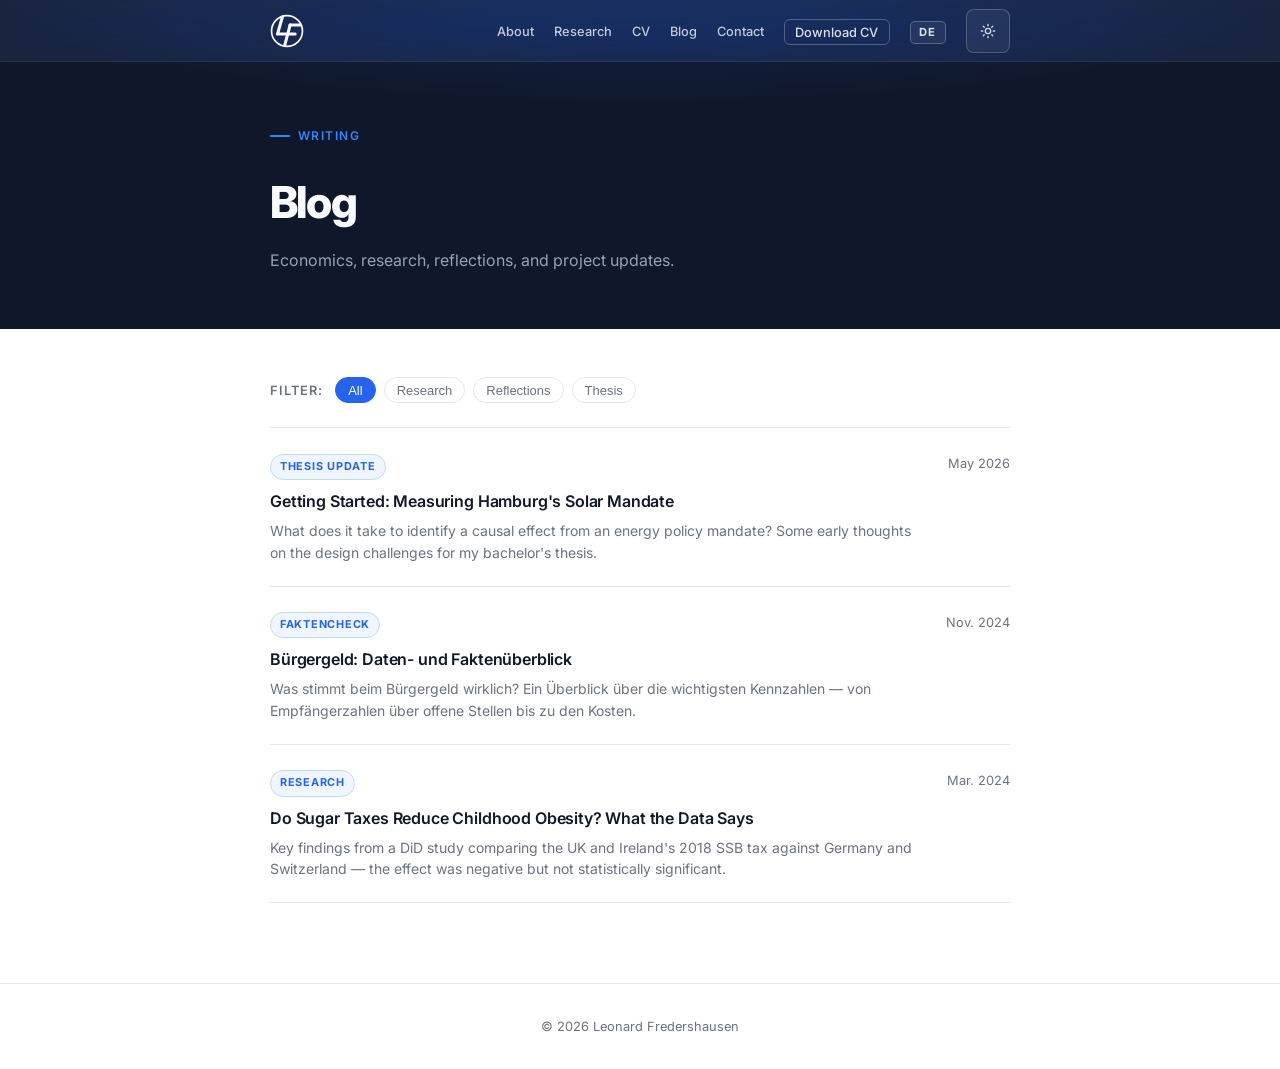
==== commit 115f8759: "fix: apply WCAG 2.1 AA accessibility improvements" ====
--- a/blog/index.html
+++ b/blog/index.html
@@ -19,10 +19,11 @@
   <link rel="stylesheet" href="../style.css" />
 </head>
 <body>
+<a class="skip-link" href="#main-content">Skip to main content</a>
 
 <nav>
   <div class="nav-inner">
-    <a class="logo" href="../index.html"><svg width="34" height="34" viewBox="0 0 200 200" xmlns="http://www.w3.org/2000/svg" aria-hidden="true"><defs><clipPath id="nc"><circle cx="100" cy="100" r="95"/></clipPath></defs><circle cx="100" cy="100" r="91" fill="none" stroke="currentColor" stroke-width="10"/><g clip-path="url(#nc)" fill="none" stroke="currentColor" stroke-width="18" stroke-linecap="round" stroke-linejoin="round"><polyline points="74,13 44,118 104,118"/><line x1="118" y1="65" x2="85" y2="190"/><line x1="118" y1="65" x2="184" y2="65"/><line x1="104" y1="118" x2="148" y2="118"/></g></svg></a>
+    <a class="logo" href="../index.html" aria-label="Leonard Fredershausen — Home"><svg width="34" height="34" viewBox="0 0 200 200" xmlns="http://www.w3.org/2000/svg" aria-hidden="true"><defs><clipPath id="nc"><circle cx="100" cy="100" r="95"/></clipPath></defs><circle cx="100" cy="100" r="91" fill="none" stroke="currentColor" stroke-width="10"/><g clip-path="url(#nc)" fill="none" stroke="currentColor" stroke-width="18" stroke-linecap="round" stroke-linejoin="round"><polyline points="74,13 44,118 104,118"/><line x1="118" y1="65" x2="85" y2="190"/><line x1="118" y1="65" x2="184" y2="65"/><line x1="104" y1="118" x2="148" y2="118"/></g></svg></a>
     <ul>
       <li><a href="../index.html#about">About</a></li>
       <li><a href="../index.html#research">Research</a></li>
@@ -37,19 +38,20 @@
         <svg class="icon-moon" xmlns="http://www.w3.org/2000/svg" width="16" height="16" viewBox="0 0 24 24" fill="none" stroke="currentColor" stroke-width="2" stroke-linecap="round" stroke-linejoin="round"><path d="M21 12.79A9 9 0 1 1 11.21 3 7 7 0 0 0 21 12.79z"/></svg>
       </button></li>
     </ul>
-    <button class="nav-toggle" id="navToggle" aria-label="Toggle menu">
+    <button class="nav-toggle" id="navToggle" aria-label="Toggle menu" aria-expanded="false">
       <svg class="icon-ham" width="20" height="20" viewBox="0 0 20 20" fill="none" xmlns="http://www.w3.org/2000/svg"><line x1="2" y1="5" x2="18" y2="5" stroke="currentColor" stroke-width="2" stroke-linecap="round"/><line x1="2" y1="10" x2="18" y2="10" stroke="currentColor" stroke-width="2" stroke-linecap="round"/><line x1="2" y1="15" x2="18" y2="15" stroke="currentColor" stroke-width="2" stroke-linecap="round"/></svg>
       <svg class="icon-x" width="20" height="20" viewBox="0 0 20 20" fill="none" xmlns="http://www.w3.org/2000/svg"><line x1="3" y1="3" x2="17" y2="17" stroke="currentColor" stroke-width="2" stroke-linecap="round"/><line x1="17" y1="3" x2="3" y2="17" stroke="currentColor" stroke-width="2" stroke-linecap="round"/></svg>
     </button>
   </div>
 </nav>
 
+<main id="main-content">
 <!-- Blog header — reuses hero styles but lighter -->
 <div class="blog-header">
   <div class="section-inner">
-    <p class="hero-eyebrow">Writing</p>
+    <p class="hero-eyebrow" data-en="Writing" data-de="Schreiben">Writing</p>
     <h1 class="blog-header-title">Blog</h1>
-    <p class="blog-header-sub">Economics, research, reflections, and project updates.</p>
+    <p class="blog-header-sub" data-en="Economics, research, reflections, and project updates." data-de="Wirtschaft, Forschung, Reflexionen und Projektupdates.">Economics, research, reflections, and project updates.</p>
   </div>
 </div>
 
@@ -57,20 +59,20 @@
   <div class="section-inner">
 
     <div class="blog-tag-filter">
-      <span class="filter-label">Filter:</span>
-      <button class="filter-btn active" data-tag="all">All</button>
-      <button class="filter-btn" data-tag="research">Research</button>
-      <button class="filter-btn" data-tag="reflections">Reflections</button>
-      <button class="filter-btn" data-tag="thesis">Thesis</button>
+      <span class="filter-label" data-en="Filter:" data-de="Filter:">Filter:</span>
+      <button class="filter-btn active" data-tag="all" data-en="All" data-de="Alle" aria-pressed="true">All</button>
+      <button class="filter-btn" data-tag="research" data-en="Research" data-de="Forschung" aria-pressed="false">Research</button>
+      <button class="filter-btn" data-tag="reflections" data-en="Reflections" data-de="Reflexionen" aria-pressed="false">Reflections</button>
+      <button class="filter-btn" data-tag="thesis" data-en="Thesis" data-de="Thesis" aria-pressed="false">Thesis</button>
     </div>
 
     <div class="blog-list" id="post-list">
 
       <a class="blog-item" href="posts/hamburg-solar-mandate.html" data-tags="research thesis">
         <div class="blog-item-main">
-          <div class="blog-tag-chip">Thesis Update</div>
-          <div class="blog-title">Getting Started: Measuring Hamburg's Solar Mandate</div>
-          <div class="blog-excerpt">What does it take to identify a causal effect from an energy policy mandate? Some early thoughts on the design challenges for my bachelor's thesis.</div>
+          <div class="blog-tag-chip" data-en="Thesis Update" data-de="Thesis-Update">Thesis Update</div>
+          <h2 class="blog-title" data-en="Getting Started: Measuring Hamburg's Solar Mandate" data-de="Einstieg: Messung der Hamburger Solardachpflicht">Getting Started: Measuring Hamburg's Solar Mandate</h2>
+          <div class="blog-excerpt" data-en="What does it take to identify a causal effect from an energy policy mandate? Some early thoughts on the design challenges for my bachelor's thesis." data-de="Was braucht es, um einen Kausaleffekt aus einem energiepolitischen Mandat zu identifizieren? Erste Überlegungen zu den methodischen Herausforderungen meiner Bachelorarbeit.">What does it take to identify a causal effect from an energy policy mandate? Some early thoughts on the design challenges for my bachelor's thesis.</div>
         </div>
         <div class="blog-meta">
           <span class="blog-date">May 2026</span>
@@ -81,7 +83,7 @@
       <a class="blog-item" href="posts/buergergeld-faktencheck.html" data-tags="research reflections">
         <div class="blog-item-main">
           <div class="blog-tag-chip">Faktencheck</div>
-          <div class="blog-title">Bürgergeld: Daten- und Faktenüberblick</div>
+          <h2 class="blog-title">Bürgergeld: Daten- und Faktenüberblick</h2>
           <div class="blog-excerpt">Was stimmt beim Bürgergeld wirklich? Ein Überblick über die wichtigsten Kennzahlen — von Empfängerzahlen über offene Stellen bis zu den Kosten.</div>
         </div>
         <div class="blog-meta">
@@ -92,9 +94,9 @@
 
       <a class="blog-item" href="posts/ssb-tax-obesity-findings.html" data-tags="research">
         <div class="blog-item-main">
-          <div class="blog-tag-chip">Research</div>
-          <div class="blog-title">Do Sugar Taxes Reduce Childhood Obesity? What the Data Says</div>
-          <div class="blog-excerpt">Key findings from a DiD study comparing the UK and Ireland's 2018 SSB tax against Germany and Switzerland — the effect was negative but not statistically significant.</div>
+          <div class="blog-tag-chip" data-en="Research" data-de="Forschung">Research</div>
+          <h2 class="blog-title" data-en="Do Sugar Taxes Reduce Childhood Obesity? What the Data Says" data-de="Reduzieren Zuckersteuern Adipositas bei Kindern? Was die Daten sagen">Do Sugar Taxes Reduce Childhood Obesity? What the Data Says</h2>
+          <div class="blog-excerpt" data-en="Key findings from a DiD study comparing the UK and Ireland's 2018 SSB tax against Germany and Switzerland — the effect was negative but not statistically significant." data-de="Kernergebnisse einer DiD-Studie, die die britisch-irische Zuckersteuer 2018 mit Deutschland und der Schweiz vergleicht — der Effekt war negativ, aber nicht statistisch signifikant.">Key findings from a DiD study comparing the UK and Ireland's 2018 SSB tax against Germany and Switzerland — the effect was negative but not statistically significant.</div>
         </div>
         <div class="blog-meta">
           <span class="blog-date">Mar. 2024</span>
@@ -105,6 +107,7 @@
     </div>
   </div>
 </section>
+</main>
 
 <button class="scroll-top" id="scrollTop" aria-label="Scroll to top">
   <svg xmlns="http://www.w3.org/2000/svg" width="18" height="18" viewBox="0 0 24 24" fill="none" stroke="currentColor" stroke-width="2.5" stroke-linecap="round" stroke-linejoin="round"><path d="M18 15l-6-6-6 6"/></svg>
@@ -145,8 +148,9 @@
   const posts = document.querySelectorAll('.blog-item');
   btns.forEach(btn => {
     btn.addEventListener('click', () => {
-      btns.forEach(b => b.classList.remove('active'));
+      btns.forEach(b => { b.classList.remove('active'); b.setAttribute('aria-pressed', 'false'); });
       btn.classList.add('active');
+      btn.setAttribute('aria-pressed', 'true');
       const tag = btn.dataset.tag;
       posts.forEach(post => {
         const tags = post.dataset.tags || '';
@@ -160,8 +164,9 @@
   const navUl = document.querySelector('nav ul');
   if (navToggle) {
     navToggle.addEventListener('click', () => {
-      navToggle.classList.toggle('open');
+      const isOpen = navToggle.classList.toggle('open');
       navUl.classList.toggle('open');
+      navToggle.setAttribute('aria-expanded', isOpen);
     });
     document.addEventListener('click', (e) => {
       if (!e.target.closest('nav')) {
@@ -181,9 +186,10 @@
     let currentLang = localStorage.getItem('lang') || 'en';
     function applyLangBlog(lang) {
       currentLang = lang;
+      document.documentElement.setAttribute('lang', lang);
       langToggle.textContent = lang === 'en' ? 'DE' : 'EN';
       document.querySelectorAll('[data-en]').forEach(el => {
-        el.textContent = lang === 'en' ? el.dataset.en : el.dataset.de;
+        el.innerHTML = lang === 'en' ? el.dataset.en : el.dataset.de;
       });
       localStorage.setItem('lang', lang);
     }
--- a/style.css
+++ b/style.css
@@ -3,7 +3,7 @@
 :root {
   --text: #111827;
   --muted: #6b7280;
-  --muted-light: #9ca3af;
+  --muted-light: #6b7280;
   --accent: #2563eb;
   --accent-light: #3b82f6;
   --accent-bg: #eff6ff;
@@ -28,10 +28,12 @@
   --bg-subtle: #1e293b;
   --text: #f1f5f9;
   --muted: #94a3b8;
-  --muted-light: #64748b;
+  --muted-light: #94a3b8;
   --border: #334155;
-  --accent-bg: rgba(37,99,235,0.15);
-  --accent-border: #1e40af;
+  --accent: #60a5fa;
+  --accent-light: #93c5fd;
+  --accent-bg: rgba(96,165,250,0.15);
+  --accent-border: #3b82f6;
   --shadow-sm: 0 1px 3px rgba(0,0,0,.25), 0 1px 2px rgba(0,0,0,.18);
   --shadow-md: 0 4px 12px rgba(0,0,0,.3), 0 2px 4px rgba(0,0,0,.18);
   --shadow-lg: 0 10px 30px rgba(0,0,0,.35), 0 4px 8px rgba(0,0,0,.22);
@@ -144,8 +146,8 @@
   display: inline-flex;
   align-items: center;
   justify-content: center;
-  width: 32px;
-  height: 32px;
+  width: 44px;
+  height: 44px;
   border-radius: 8px;
   border: 1px solid rgba(255,255,255,0.2);
   background: rgba(255,255,255,0.06);
@@ -160,6 +162,7 @@
   border-color: rgba(255,255,255,0.35);
   color: #fff;
 }
+.theme-toggle:focus-visible { outline: 2px solid var(--accent-light); outline-offset: 2px; }
 
 nav.scrolled .theme-toggle {
   border-color: var(--border);
@@ -188,11 +191,11 @@
   color: rgba(255,255,255,0.85);
   cursor: pointer;
   transition: all 0.15s;
-  outline: none;
   display: inline-flex;
   align-items: center;
 }
 .lang-toggle:hover { background: rgba(255,255,255,0.14); color: #fff; }
+.lang-toggle:focus-visible { outline: 2px solid var(--accent-light); outline-offset: 2px; }
 nav.scrolled .lang-toggle { border-color: var(--border); background: transparent; color: var(--muted); }
 nav.scrolled .lang-toggle:hover { background: var(--bg-subtle); color: var(--text); }
 
@@ -361,7 +364,7 @@
   font-size: 1.75rem;
   font-weight: 800;
   letter-spacing: -0.025em;
-  margin-bottom: 0.6rem;
+  margin-bottom: 2rem;
   color: var(--text);
 }
 
@@ -838,6 +841,40 @@
   box-shadow: 0 6px 20px rgba(37,99,235,0.4);
 }
 
+/* ── COPY EMAIL ── */
+.contact-email {
+  position: relative;
+  overflow: hidden;
+  font-family: inherit;
+  cursor: pointer;
+}
+
+.email-default, .email-copied {
+  display: inline-flex;
+  align-items: center;
+  gap: 0.5rem;
+  transition: opacity 0.2s, transform 0.2s;
+}
+
+.email-copied {
+  position: absolute;
+  inset: 0;
+  justify-content: center;
+  opacity: 0;
+  transform: translateY(8px);
+  color: #fff;
+}
+
+.contact-email.copied .email-default {
+  opacity: 0;
+  transform: translateY(-8px);
+}
+
+.contact-email.copied .email-copied {
+  opacity: 1;
+  transform: translateY(0);
+}
+
 /* ── FOOTER ── */
 footer {
   padding: 2rem;
@@ -869,8 +906,8 @@
   position: fixed;
   bottom: 2rem;
   right: 2rem;
-  width: 42px;
-  height: 42px;
+  width: 44px;
+  height: 44px;
   border-radius: 10px;
   background: var(--accent);
   color: #fff;
@@ -896,11 +933,10 @@
   justify-content: center;
   background: none;
   border: none;
-  outline: none;
   -webkit-appearance: none;
   -webkit-tap-highlight-color: transparent;
   cursor: pointer;
-  padding: 4px;
+  padding: 12px;
   color: #f8fafc !important;
   flex-shrink: 0;
   transition: color 0.3s;
@@ -911,6 +947,7 @@
 .nav-toggle .icon-x { display: none; }
 .nav-toggle.open .icon-ham { display: none; }
 .nav-toggle.open .icon-x { display: block; }
+.nav-toggle:focus-visible { outline: 2px solid var(--accent-light); outline-offset: 2px; }
 
 /* ── RESPONSIVE ── */
 @media (max-width: 640px) {
@@ -971,3 +1008,31 @@
   .contact-card { padding: 2rem 1.5rem; }
   .contact-links { flex-direction: column; }
 }
+
+/* ── SKIP LINK ── */
+.skip-link {
+  position: absolute;
+  top: -100%;
+  left: 1rem;
+  z-index: 9999;
+  background: var(--accent);
+  color: #fff;
+  padding: 0.6rem 1rem;
+  border-radius: 0 0 8px 8px;
+  font-size: 0.875rem;
+  font-weight: 600;
+  text-decoration: none;
+  transition: top 0.15s;
+}
+.skip-link:focus { top: 0; }
+
+/* ── REDUCED MOTION ── */
+@media (prefers-reduced-motion: reduce) {
+  .hero-name span { animation: none; }
+  .fade-up { transition: none; }
+  .fade-up.visible { opacity: 1; transform: none; }
+  *, *::before, *::after {
+    animation-duration: 0.01ms !important;
+    transition-duration: 0.01ms !important;
+  }
+}
